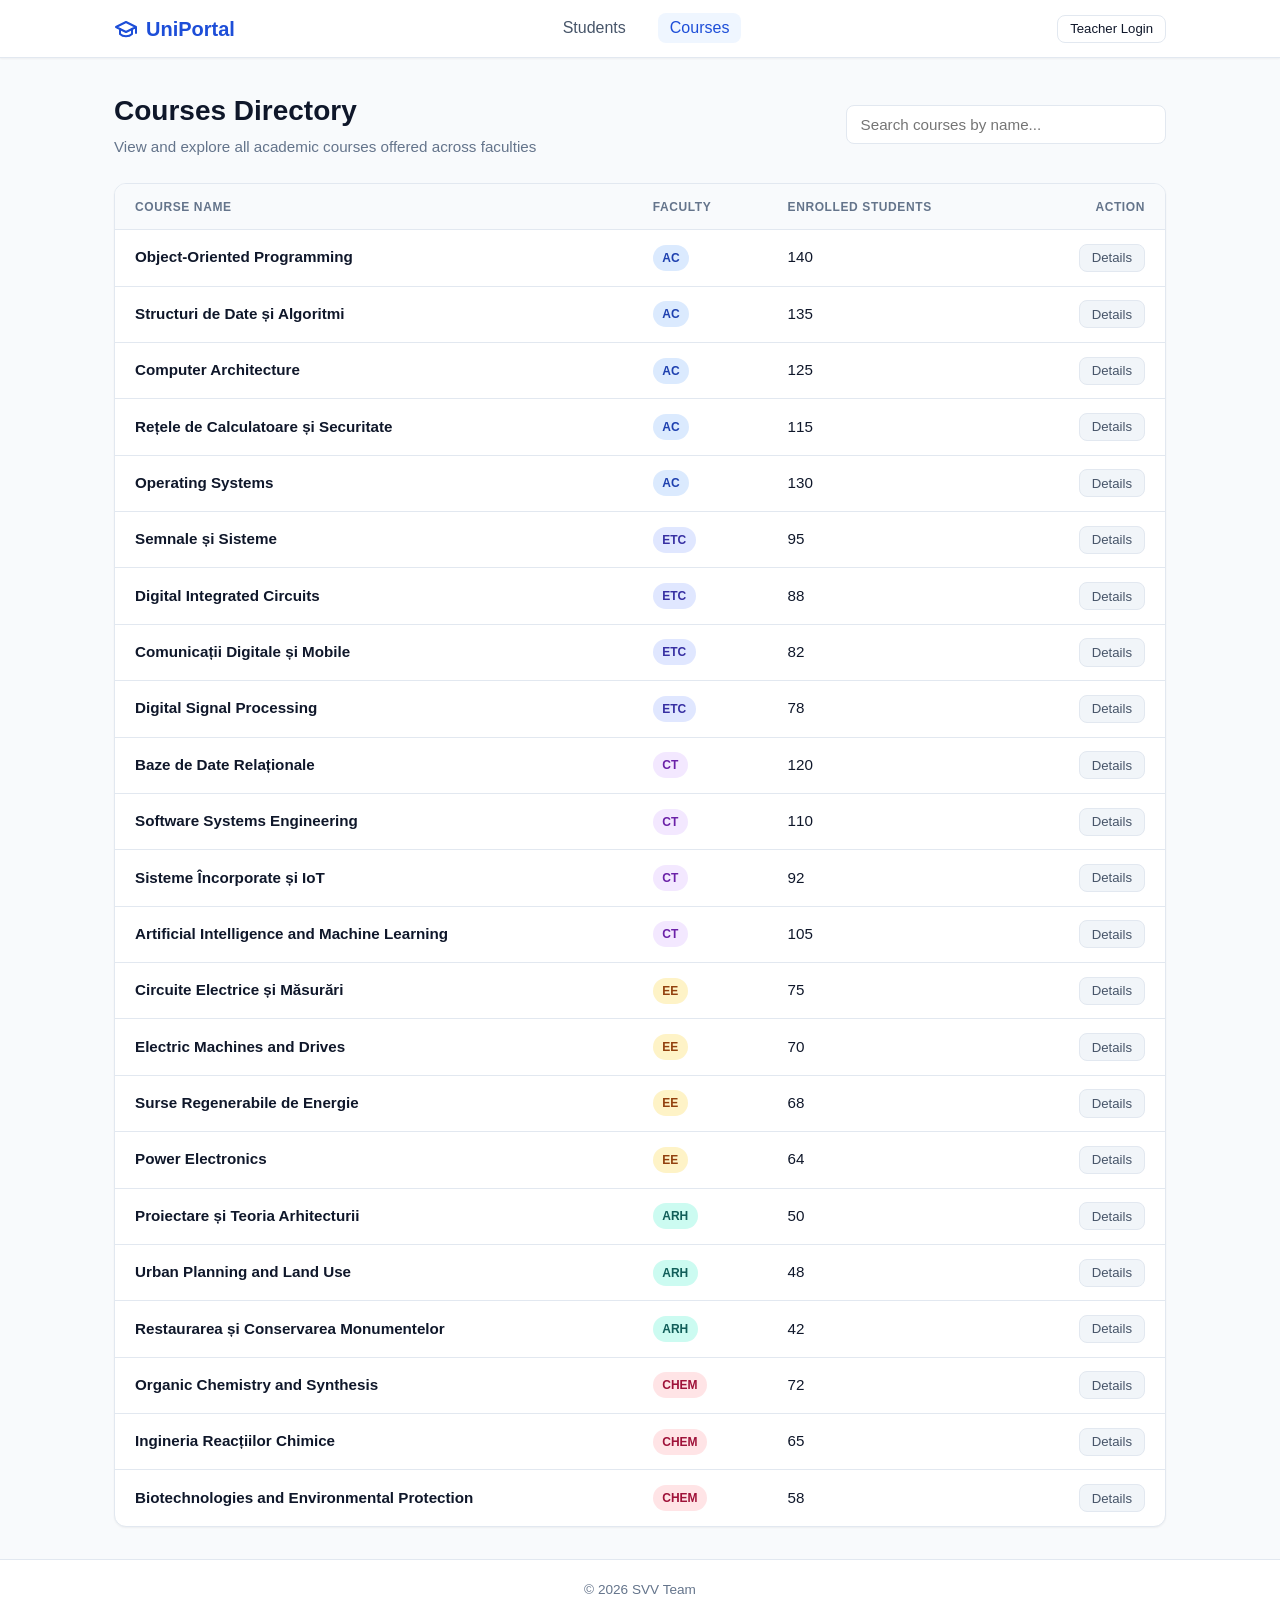
==== courses.html @ 00cfd672 "Initial website structure" ====
<!DOCTYPE html>
<html lang="en">
<head>
  <meta charset="UTF-8">
  <meta name="viewport" content="width=device-width, initial-scale=1.0">
  <title>Courses - Student Management</title>
  <link rel="stylesheet" href="css/style.css">
</head>
<body>
  <!-- Header / Navigation -->
  <header class="navbar">
    <div class="nav-container">
      <a href="index.html" class="nav-brand">
        <svg width="24" height="24" viewBox="0 0 24 24" fill="none" stroke="currentColor" stroke-width="2" stroke-linecap="round" stroke-linejoin="round">
          <path d="M22 10v6M2 10l10-5 10 5-10 5z"/>
          <path d="M6 12v5c3 3 9 3 12 0v-5"/>
        </svg>
        <span>UniPortal</span>
      </a>
      <ul class="nav-links">
        <li><a href="students.html">Students</a></li>
        <li><a href="courses.html" class="active">Courses</a></li>
      </ul>
      <div class="nav-auth">
        <button class="btn btn-outline btn-sm" onclick="openModal('loginModal')">Teacher Login</button>
      </div>
    </div>
  </header>

  <!-- Main Content -->
  <main class="main-container">
    <div class="page-header">
      <div>
        <h1 class="page-title">Courses Directory</h1>
        <p class="page-subtitle">View and explore all academic courses offered across faculties</p>
      </div>
      <div class="search-wrapper">
        <input type="text" id="courseSearch" class="search-input" placeholder="Search courses by name..." autocomplete="off">
      </div>
    </div>

    <div class="card">
      <div class="table-responsive">
        <table class="data-table" id="coursesTable">
          <thead>
            <tr>
              <th>Course Name</th>
              <th>Faculty</th>
              <th>Enrolled Students</th>
              <th style="text-align: right;">Action</th>
            </tr>
          </thead>
          <tbody id="coursesTableBody">
            <tr data-course='{"name": "Object-Oriented Programming", "faculty": "AC", "students": 140, "year": 2, "semester": "Semestrul 1", "credits": 6, "instructor": "Prof. Dr. Mihai Mocanu"}'>
              <td><strong>Object-Oriented Programming</strong></td>
              <td><span class="badge badge-ac">AC</span></td>
              <td>140</td>
              <td style="text-align: right;">
                <button class="btn btn-secondary btn-sm" onclick="showCourseDetails(this)">Details</button>
              </td>
            </tr>
            <tr data-course='{"name": "Structuri de Date și Algoritmi", "faculty": "AC", "students": 135, "year": 1, "semester": "Semestrul 2", "credits": 6, "instructor": "Conf. Dr. Radu Marinescu"}'>
              <td><strong>Structuri de Date și Algoritmi</strong></td>
              <td><span class="badge badge-ac">AC</span></td>
              <td>135</td>
              <td style="text-align: right;">
                <button class="btn btn-secondary btn-sm" onclick="showCourseDetails(this)">Details</button>
              </td>
            </tr>
            <tr data-course='{"name": "Computer Architecture", "faculty": "AC", "students": 125, "year": 2, "semester": "Semestrul 2", "credits": 5, "instructor": "Prof. Dr. Mircea Vladuțiu"}'>
              <td><strong>Computer Architecture</strong></td>
              <td><span class="badge badge-ac">AC</span></td>
              <td>125</td>
              <td style="text-align: right;">
                <button class="btn btn-secondary btn-sm" onclick="showCourseDetails(this)">Details</button>
              </td>
            </tr>
            <tr data-course='{"name": "Rețele de Calculatoare și Securitate", "faculty": "AC", "students": 115, "year": 3, "semester": "Semestrul 1", "credits": 5, "instructor": "Conf. Dr. Bogdan Groza"}'>
              <td><strong>Rețele de Calculatoare și Securitate</strong></td>
              <td><span class="badge badge-ac">AC</span></td>
              <td>115</td>
              <td style="text-align: right;">
                <button class="btn btn-secondary btn-sm" onclick="showCourseDetails(this)">Details</button>
              </td>
            </tr>
            <tr data-course='{"name": "Operating Systems", "faculty": "AC", "students": 130, "year": 2, "semester": "Semestrul 1", "credits": 5, "instructor": "Prof. Dr. Dan Pescariu"}'>
              <td><strong>Operating Systems</strong></td>
              <td><span class="badge badge-ac">AC</span></td>
              <td>130</td>
              <td style="text-align: right;">
                <button class="btn btn-secondary btn-sm" onclick="showCourseDetails(this)">Details</button>
              </td>
            </tr>
            <tr data-course='{"name": "Semnale și Sisteme", "faculty": "ETC", "students": 95, "year": 2, "semester": "Semestrul 2", "credits": 5, "instructor": "Prof. Dr. Florin Alexa"}'>
              <td><strong>Semnale și Sisteme</strong></td>
              <td><span class="badge badge-etc">ETC</span></td>
              <td>95</td>
              <td style="text-align: right;">
                <button class="btn btn-secondary btn-sm" onclick="showCourseDetails(this)">Details</button>
              </td>
            </tr>
            <tr data-course='{"name": "Digital Integrated Circuits", "faculty": "ETC", "students": 88, "year": 3, "semester": "Semestrul 1", "credits": 6, "instructor": "Conf. Dr. Aurel Gontean"}'>
              <td><strong>Digital Integrated Circuits</strong></td>
              <td><span class="badge badge-etc">ETC</span></td>
              <td>88</td>
              <td style="text-align: right;">
                <button class="btn btn-secondary btn-sm" onclick="showCourseDetails(this)">Details</button>
              </td>
            </tr>
            <tr data-course='{"name": "Comunicații Digitale și Mobile", "faculty": "ETC", "students": 82, "year": 3, "semester": "Semestrul 2", "credits": 5, "instructor": "Prof. Dr. Alexandru Isar"}'>
              <td><strong>Comunicații Digitale și Mobile</strong></td>
              <td><span class="badge badge-etc">ETC</span></td>
              <td>82</td>
              <td style="text-align: right;">
                <button class="btn btn-secondary btn-sm" onclick="showCourseDetails(this)">Details</button>
              </td>
            </tr>
            <tr data-course='{"name": "Digital Signal Processing", "faculty": "ETC", "students": 78, "year": 3, "semester": "Semestrul 1", "credits": 5, "instructor": "Prof. Dr. Corina Naforniță"}'>
              <td><strong>Digital Signal Processing</strong></td>
              <td><span class="badge badge-etc">ETC</span></td>
              <td>78</td>
              <td style="text-align: right;">
                <button class="btn btn-secondary btn-sm" onclick="showCourseDetails(this)">Details</button>
              </td>
            </tr>
            <tr data-course='{"name": "Baze de Date Relaționale", "faculty": "CT", "students": 120, "year": 2, "semester": "Semestrul 2", "credits": 6, "instructor": "Conf. Dr. Marius Crisan"}'>
              <td><strong>Baze de Date Relaționale</strong></td>
              <td><span class="badge badge-ct">CT</span></td>
              <td>120</td>
              <td style="text-align: right;">
                <button class="btn btn-secondary btn-sm" onclick="showCourseDetails(this)">Details</button>
              </td>
            </tr>
            <tr data-course='{"name": "Software Systems Engineering", "faculty": "CT", "students": 110, "year": 3, "semester": "Semestrul 1", "credits": 6, "instructor": "Prof. Dr. Doru Todinca"}'>
              <td><strong>Software Systems Engineering</strong></td>
              <td><span class="badge badge-ct">CT</span></td>
              <td>110</td>
              <td style="text-align: right;">
                <button class="btn btn-secondary btn-sm" onclick="showCourseDetails(this)">Details</button>
              </td>
            </tr>
            <tr data-course='{"name": "Sisteme Încorporate și IoT", "faculty": "CT", "students": 92, "year": 3, "semester": "Semestrul 2", "credits": 5, "instructor": "Conf. Dr. Răzvan Bogdan"}'>
              <td><strong>Sisteme Încorporate și IoT</strong></td>
              <td><span class="badge badge-ct">CT</span></td>
              <td>92</td>
              <td style="text-align: right;">
                <button class="btn btn-secondary btn-sm" onclick="showCourseDetails(this)">Details</button>
              </td>
            </tr>
            <tr data-course='{"name": "Artificial Intelligence and Machine Learning", "faculty": "CT", "students": 105, "year": 4, "semester": "Semestrul 1", "credits": 6, "instructor": "Prof. Dr. Cătălin Căleanu"}'>
              <td><strong>Artificial Intelligence and Machine Learning</strong></td>
              <td><span class="badge badge-ct">CT</span></td>
              <td>105</td>
              <td style="text-align: right;">
                <button class="btn btn-secondary btn-sm" onclick="showCourseDetails(this)">Details</button>
              </td>
            </tr>
            <tr data-course='{"name": "Circuite Electrice și Măsurări", "faculty": "EE", "students": 75, "year": 1, "semester": "Semestrul 2", "credits": 5, "instructor": "Prof. Dr. Dumitru Toader"}'>
              <td><strong>Circuite Electrice și Măsurări</strong></td>
              <td><span class="badge badge-ee">EE</span></td>
              <td>75</td>
              <td style="text-align: right;">
                <button class="btn btn-secondary btn-sm" onclick="showCourseDetails(this)">Details</button>
              </td>
            </tr>
            <tr data-course='{"name": "Electric Machines and Drives", "faculty": "EE", "students": 70, "year": 2, "semester": "Semestrul 1", "credits": 6, "instructor": "Prof. Dr. Sorin Deaconu"}'>
              <td><strong>Electric Machines and Drives</strong></td>
              <td><span class="badge badge-ee">EE</span></td>
              <td>70</td>
              <td style="text-align: right;">
                <button class="btn btn-secondary btn-sm" onclick="showCourseDetails(this)">Details</button>
              </td>
            </tr>
            <tr data-course='{"name": "Surse Regenerabile de Energie", "faculty": "EE", "students": 68, "year": 3, "semester": "Semestrul 2", "credits": 5, "instructor": "Conf. Dr. Flaviu Frigura"}'>
              <td><strong>Surse Regenerabile de Energie</strong></td>
              <td><span class="badge badge-ee">EE</span></td>
              <td>68</td>
              <td style="text-align: right;">
                <button class="btn btn-secondary btn-sm" onclick="showCourseDetails(this)">Details</button>
              </td>
            </tr>
            <tr data-course='{"name": "Power Electronics", "faculty": "EE", "students": 64, "year": 3, "semester": "Semestrul 1", "credits": 5, "instructor": "Prof. Dr. Nicolae Muntean"}'>
              <td><strong>Power Electronics</strong></td>
              <td><span class="badge badge-ee">EE</span></td>
              <td>64</td>
              <td style="text-align: right;">
                <button class="btn btn-secondary btn-sm" onclick="showCourseDetails(this)">Details</button>
              </td>
            </tr>
            <tr data-course='{"name": "Proiectare și Teoria Arhitecturii", "faculty": "ARH", "students": 50, "year": 1, "semester": "Semestrul 1", "credits": 7, "instructor": "Prof. Dr. Vlad Gaivoronschi"}'>
              <td><strong>Proiectare și Teoria Arhitecturii</strong></td>
              <td><span class="badge badge-arh">ARH</span></td>
              <td>50</td>
              <td style="text-align: right;">
                <button class="btn btn-secondary btn-sm" onclick="showCourseDetails(this)">Details</button>
              </td>
            </tr>
            <tr data-course='{"name": "Urban Planning and Land Use", "faculty": "ARH", "students": 48, "year": 3, "semester": "Semestrul 1", "credits": 6, "instructor": "Conf. Dr. Radu Radoslav"}'>
              <td><strong>Urban Planning and Land Use</strong></td>
              <td><span class="badge badge-arh">ARH</span></td>
              <td>48</td>
              <td style="text-align: right;">
                <button class="btn btn-secondary btn-sm" onclick="showCourseDetails(this)">Details</button>
              </td>
            </tr>
            <tr data-course='{"name": "Restaurarea și Conservarea Monumentelor", "faculty": "ARH", "students": 42, "year": 4, "semester": "Semestrul 2", "credits": 6, "instructor": "Prof. Dr. Teodor Gheorghiu"}'>
              <td><strong>Restaurarea și Conservarea Monumentelor</strong></td>
              <td><span class="badge badge-arh">ARH</span></td>
              <td>42</td>
              <td style="text-align: right;">
                <button class="btn btn-secondary btn-sm" onclick="showCourseDetails(this)">Details</button>
              </td>
            </tr>
            <tr data-course='{"name": "Organic Chemistry and Synthesis", "faculty": "CHEM", "students": 72, "year": 2, "semester": "Semestrul 1", "credits": 6, "instructor": "Prof. Dr. Vasile Pode"}'>
              <td><strong>Organic Chemistry and Synthesis</strong></td>
              <td><span class="badge badge-chem">CHEM</span></td>
              <td>72</td>
              <td style="text-align: right;">
                <button class="btn btn-secondary btn-sm" onclick="showCourseDetails(this)">Details</button>
              </td>
            </tr>
            <tr data-course='{"name": "Ingineria Reacțiilor Chimice", "faculty": "CHEM", "students": 65, "year": 3, "semester": "Semestrul 1", "credits": 5, "instructor": "Conf. Dr. Cornelia Păcurariu"}'>
              <td><strong>Ingineria Reacțiilor Chimice</strong></td>
              <td><span class="badge badge-chem">CHEM</span></td>
              <td>65</td>
              <td style="text-align: right;">
                <button class="btn btn-secondary btn-sm" onclick="showCourseDetails(this)">Details</button>
              </td>
            </tr>
            <tr data-course='{"name": "Biotechnologies and Environmental Protection", "faculty": "CHEM", "students": 58, "year": 3, "semester": "Semestrul 2", "credits": 5, "instructor": "Prof. Dr. Rodica Pode"}'>
              <td><strong>Biotechnologies and Environmental Protection</strong></td>
              <td><span class="badge badge-chem">CHEM</span></td>
              <td>58</td>
              <td style="text-align: right;">
                <button class="btn btn-secondary btn-sm" onclick="showCourseDetails(this)">Details</button>
              </td>
            </tr>
          </tbody>
        </table>
      </div>
    </div>
  </main>

  <!-- Course Details Modal -->
  <div class="modal-backdrop" id="courseDetailsModal">
    <div class="modal">
      <div class="modal-header">
        <h3 class="modal-title" id="modalCourseName">Course Details</h3>
        <button type="button" class="modal-close" onclick="closeModal('courseDetailsModal')">&times;</button>
      </div>
      <div class="modal-body">
        <div class="details-list">
          <div class="detail-item full-width">
            <div class="detail-label">Course Title</div>
            <div class="detail-value" id="detailCourseTitle">-</div>
          </div>
          <div class="detail-item">
            <div class="detail-label">Faculty</div>
            <div class="detail-value" id="detailCourseFaculty">-</div>
          </div>
          <div class="detail-item">
            <div class="detail-label">Academic Year</div>
            <div class="detail-value" id="detailAcademicYear">-</div>
          </div>
          <div class="detail-item">
            <div class="detail-label">Semester</div>
            <div class="detail-value" id="detailSemester">-</div>
          </div>
          <div class="detail-item">
            <div class="detail-label">Credits</div>
            <div class="detail-value" id="detailCredits">-</div>
          </div>
          <div class="detail-item full-width">
            <div class="detail-label">Lead Instructor</div>
            <div class="detail-value" id="detailInstructor">-</div>
          </div>
        </div>
      </div>
      <div class="modal-footer">
        <button type="button" class="btn btn-secondary" onclick="closeModal('courseDetailsModal')">Close</button>
      </div>
    </div>
  </div>

  <!-- Login Modal -->
  <div class="modal-backdrop" id="loginModal">
    <div class="modal">
      <div class="modal-header">
        <h3 class="modal-title">Teacher Login</h3>
        <button type="button" class="modal-close" onclick="closeModal('loginModal')">&times;</button>
      </div>
      <form onsubmit="handleLogin(event)">
        <div class="modal-body">
          <div id="loginError" class="error-message"></div>
          <div class="form-group">
            <label class="form-label" for="loginUsername">Username</label>
            <input type="text" id="loginUsername" class="form-control" placeholder="e.g. 'teacher'" required>
          </div>
          <div class="form-group">
            <label class="form-label" for="loginPassword">Password</label>
            <input type="password" id="loginPassword" class="form-control" placeholder="e.g. 'password'" required>
          </div>
        </div>
        <div class="modal-footer">
          <button type="button" class="btn btn-secondary" onclick="closeModal('loginModal')">Cancel</button>
          <button type="submit" class="btn btn-primary">Sign In</button>
        </div>
      </form>
    </div>
  </div>

  <footer>
    <p>&copy; 2026 SVV Team</p>
  </footer>

  <script src="js/app.js"></script>
  <script>
    document.addEventListener('DOMContentLoaded', function() {
      initTableSearch('courseSearch', 'coursesTableBody', 0);
    });

    function showCourseDetails(button) {
      const row = button.closest('tr');
      const dataStr = row.getAttribute('data-course');
      if (!dataStr) return;
      const data = JSON.parse(dataStr);

      document.getElementById('modalCourseName').textContent = data.name;
      document.getElementById('detailCourseTitle').textContent = data.name;
      document.getElementById('detailCourseFaculty').textContent = data.faculty;
      document.getElementById('detailAcademicYear').textContent = 'Anul ' + data.year;
      document.getElementById('detailSemester').textContent = data.semester;
      document.getElementById('detailCredits').textContent = data.credits + ' ECTS';
      document.getElementById('detailInstructor').textContent = data.instructor;

      openModal('courseDetailsModal');
    }
  </script>
</body>
</html>
---- css/style.css ----
:root {
  --primary: #1d4ed8;
  --primary-hover: #1e40af;
  --primary-light: #eff6ff;
  --secondary: #475569;
  --success: #16a34a;
  --success-bg: #dcfce7;
  --danger: #dc2626;
  --danger-bg: #fee2e2;
  --bg-color: #f8fafc;
  --card-bg: #ffffff;
  --text-main: #0f172a;
  --text-muted: #64748b;
  --border: #e2e8f0;
  --border-focus: #93c5fd;
  --shadow-sm: 0 1px 2px 0 rgb(0 0 0 / 0.05);
  --shadow-md: 0 4px 6px -1px rgb(0 0 0 / 0.1), 0 2px 4px -2px rgb(0 0 0 / 0.1);
  --shadow-lg: 0 10px 15px -3px rgb(0 0 0 / 0.1), 0 4px 6px -4px rgb(0 0 0 / 0.1);
  --radius: 8px;
  --radius-lg: 12px;
  --font-family: -apple-system, BlinkMacSystemFont, "Segoe UI", Roboto, "Helvetica Neue", Arial, sans-serif;
}

* {
  box-sizing: border-box;
  margin: 0;
  padding: 0;
}

body {
  font-family: var(--font-family);
  background-color: var(--bg-color);
  color: var(--text-main);
  line-height: 1.5;
  min-height: 100vh;
  display: flex;
  flex-direction: column;
}

/* Navbar */
.navbar {
  background-color: #ffffff;
  border-bottom: 1px solid var(--border);
  position: sticky;
  top: 0;
  z-index: 40;
  box-shadow: var(--shadow-sm);
}

.nav-container {
  max-width: 1100px;
  margin: 0 auto;
  padding: 0.85rem 1.5rem;
  display: flex;
  align-items: center;
  justify-content: space-between;
}

.nav-brand {
  display: flex;
  align-items: center;
  gap: 0.5rem;
  font-weight: 700;
  font-size: 1.25rem;
  color: var(--primary);
  text-decoration: none;
}

.nav-links {
  display: flex;
  align-items: center;
  gap: 1.25rem;
  list-style: none;
}

.nav-links a {
  text-decoration: none;
  color: var(--secondary);
  font-weight: 500;
  padding: 0.4rem 0.75rem;
  border-radius: var(--radius);
  transition: all 0.15s ease;
}

.nav-links a:hover,
.nav-links a.active {
  color: var(--primary);
  background-color: var(--primary-light);
}

.nav-auth {
  display: flex;
  align-items: center;
  gap: 0.75rem;
}

/* Container */
.main-container {
  max-width: 1100px;
  margin: 2rem auto;
  padding: 0 1.5rem;
  flex: 1;
  width: 100%;
}

/* Page Header & Actions */
.page-header {
  display: flex;
  justify-content: space-between;
  align-items: center;
  margin-bottom: 1.5rem;
  flex-wrap: wrap;
  gap: 1rem;
}

.page-title {
  font-size: 1.75rem;
  font-weight: 700;
  color: var(--text-main);
}

.page-subtitle {
  color: var(--text-muted);
  font-size: 0.95rem;
  margin-top: 0.25rem;
}

/* Search Bar */
.search-wrapper {
  position: relative;
  width: 100%;
  max-width: 320px;
}

.search-input {
  width: 100%;
  padding: 0.6rem 0.85rem;
  border: 1px solid var(--border);
  border-radius: var(--radius);
  font-size: 0.95rem;
  outline: none;
  background-color: #ffffff;
  transition: border-color 0.15s ease, box-shadow 0.15s ease;
}

.search-input:focus {
  border-color: var(--primary);
  box-shadow: 0 0 0 3px rgba(37, 99, 235, 0.15);
}

/* Card & Table */
.card {
  background: var(--card-bg);
  border: 1px solid var(--border);
  border-radius: var(--radius-lg);
  box-shadow: var(--shadow-sm);
  overflow: hidden;
}

.table-responsive {
  width: 100%;
  overflow-x: auto;
}

.data-table {
  width: 100%;
  border-collapse: collapse;
  text-align: left;
  font-size: 0.95rem;
}

.data-table th,
.data-table td {
  padding: 0.85rem 1.25rem;
  border-bottom: 1px solid var(--border);
}

.data-table th {
  background-color: #f8fafc;
  color: var(--text-muted);
  font-weight: 600;
  text-transform: uppercase;
  font-size: 0.75rem;
  letter-spacing: 0.05em;
}

.data-table tbody tr:hover {
  background-color: #f8fafc;
}

.data-table tbody tr:last-child td {
  border-bottom: none;
}

.empty-state {
  text-align: center;
  padding: 3rem 1.5rem;
  color: var(--text-muted);
}

/* Badges */
.badge {
  display: inline-block;
  padding: 0.25rem 0.6rem;
  font-size: 0.75rem;
  font-weight: 600;
  border-radius: 9999px;
  text-align: center;
}

.badge-ac { background-color: #dbeafe; color: #1e40af; }
.badge-etc { background-color: #e0e7ff; color: #3730a3; }
.badge-ct { background-color: #f3e8ff; color: #6b21a8; }
.badge-ee { background-color: #fef3c7; color: #92400e; }
.badge-arh { background-color: #ccfbf1; color: #115e59; }
.badge-chem { background-color: #ffe4e6; color: #9f1239; }

/* Buttons */
.btn {
  display: inline-flex;
  align-items: center;
  justify-content: center;
  font-weight: 500;
  font-size: 0.9rem;
  padding: 0.5rem 1rem;
  border-radius: var(--radius);
  border: 1px solid transparent;
  cursor: pointer;
  transition: all 0.15s ease;
  text-decoration: none;
  font-family: inherit;
}

.btn-sm {
  padding: 0.35rem 0.75rem;
  font-size: 0.825rem;
}

.btn-primary {
  background-color: var(--primary);
  color: #ffffff;
}

.btn-primary:hover {
  background-color: var(--primary-hover);
}

.btn-secondary {
  background-color: #f1f5f9;
  color: var(--secondary);
  border-color: var(--border);
}

.btn-secondary:hover {
  background-color: #e2e8f0;
}

.btn-outline {
  background-color: transparent;
  border-color: var(--border);
  color: var(--text-main);
}

.btn-outline:hover {
  background-color: #f8fafc;
  border-color: #cbd5e1;
}

/* Modals */
.modal-backdrop {
  position: fixed;
  top: 0;
  left: 0;
  width: 100vw;
  height: 100vh;
  background-color: rgba(15, 23, 42, 0.5);
  backdrop-filter: blur(2px);
  display: flex;
  align-items: center;
  justify-content: center;
  z-index: 50;
  opacity: 0;
  visibility: hidden;
  transition: opacity 0.2s ease, visibility 0.2s ease;
  padding: 1rem;
}

.modal-backdrop.open {
  opacity: 1;
  visibility: visible;
}

.modal {
  background: var(--card-bg);
  border-radius: var(--radius-lg);
  width: 100%;
  max-width: 520px;
  box-shadow: var(--shadow-lg);
  overflow: hidden;
  transform: scale(0.95);
  transition: transform 0.2s ease;
}

.modal-backdrop.open .modal {
  transform: scale(1);
}

.modal-header {
  padding: 1.25rem 1.5rem;
  border-bottom: 1px solid var(--border);
  display: flex;
  justify-content: space-between;
  align-items: center;
}

.modal-title {
  font-size: 1.15rem;
  font-weight: 700;
  color: var(--text-main);
}

.modal-close {
  background: transparent;
  border: none;
  font-size: 1.5rem;
  line-height: 1;
  color: var(--text-muted);
  cursor: pointer;
  padding: 0.25rem;
}

.modal-close:hover {
  color: var(--text-main);
}

.modal-body {
  padding: 1.5rem;
}

.modal-footer {
  padding: 1rem 1.5rem;
  background-color: #f8fafc;
  border-top: 1px solid var(--border);
  display: flex;
  justify-content: flex-end;
  gap: 0.75rem;
}

/* Form Styles */
.form-group {
  margin-bottom: 1.15rem;
}

.form-label {
  display: block;
  font-size: 0.875rem;
  font-weight: 600;
  margin-bottom: 0.4rem;
  color: var(--text-main);
}

.form-control {
  width: 100%;
  padding: 0.6rem 0.85rem;
  font-size: 0.95rem;
  border: 1px solid var(--border);
  border-radius: var(--radius);
  background-color: #ffffff;
  outline: none;
  font-family: inherit;
  transition: border-color 0.15s ease;
}

.form-control:focus {
  border-color: var(--primary);
  box-shadow: 0 0 0 3px rgba(37, 99, 235, 0.15);
}

.form-row {
  display: flex;
  gap: 1rem;
}

.form-row .form-group {
  flex: 1;
}

.error-message {
  display: none;
  padding: 0.75rem 1rem;
  margin-bottom: 1rem;
  background-color: var(--danger-bg);
  border: 1px solid #fca5a5;
  color: var(--danger);
  border-radius: var(--radius);
  font-size: 0.875rem;
}

.error-message.show {
  display: block;
}

.success-banner {
  display: none;
  padding: 0.85rem 1.25rem;
  margin-bottom: 1.5rem;
  background-color: var(--success-bg);
  border: 1px solid #86efac;
  color: #15803d;
  border-radius: var(--radius);
  font-size: 0.95rem;
  font-weight: 500;
}

.success-banner.show {
  display: flex;
  align-items: center;
  justify-content: space-between;
}

/* Detail list in modal */
.details-list {
  display: grid;
  grid-template-columns: 1fr 1fr;
  gap: 1rem;
}

.detail-item {
  background-color: #f8fafc;
  padding: 0.85rem;
  border-radius: var(--radius);
  border: 1px solid var(--border);
}

.detail-item.full-width {
  grid-column: 1 / -1;
}

.detail-label {
  font-size: 0.75rem;
  text-transform: uppercase;
  color: var(--text-muted);
  font-weight: 600;
  margin-bottom: 0.25rem;
}

.detail-value {
  font-size: 1rem;
  font-weight: 600;
  color: var(--text-main);
}

/* Multi-step indicator */
.step-indicator {
  display: flex;
  justify-content: space-between;
  margin-bottom: 1.5rem;
  position: relative;
}

.step-indicator::before {
  content: '';
  position: absolute;
  top: 15px;
  left: 20px;
  right: 20px;
  height: 2px;
  background-color: var(--border);
  z-index: 1;
}

.step-item {
  position: relative;
  z-index: 2;
  text-align: center;
  flex: 1;
}

.step-circle {
  width: 32px;
  height: 32px;
  border-radius: 50%;
  background-color: #ffffff;
  border: 2px solid var(--border);
  display: inline-flex;
  align-items: center;
  justify-content: center;
  font-weight: 600;
  font-size: 0.85rem;
  color: var(--text-muted);
  margin-bottom: 0.35rem;
}

.step-item.active .step-circle {
  border-color: var(--primary);
  background-color: var(--primary);
  color: #ffffff;
}

.step-item.completed .step-circle {
  border-color: var(--success);
  background-color: var(--success);
  color: #ffffff;
}

.step-label {
  font-size: 0.75rem;
  color: var(--text-muted);
  font-weight: 500;
}

.step-item.active .step-label {
  color: var(--primary);
  font-weight: 700;
}

.step-content {
  display: none;
}

.step-content.active {
  display: block;
}

/* Footer */
footer {
  margin-top: auto;
  border-top: 1px solid var(--border);
  background-color: #ffffff;
  padding: 1.25rem 0;
  text-align: center;
  font-size: 0.85rem;
  color: var(--text-muted);
}
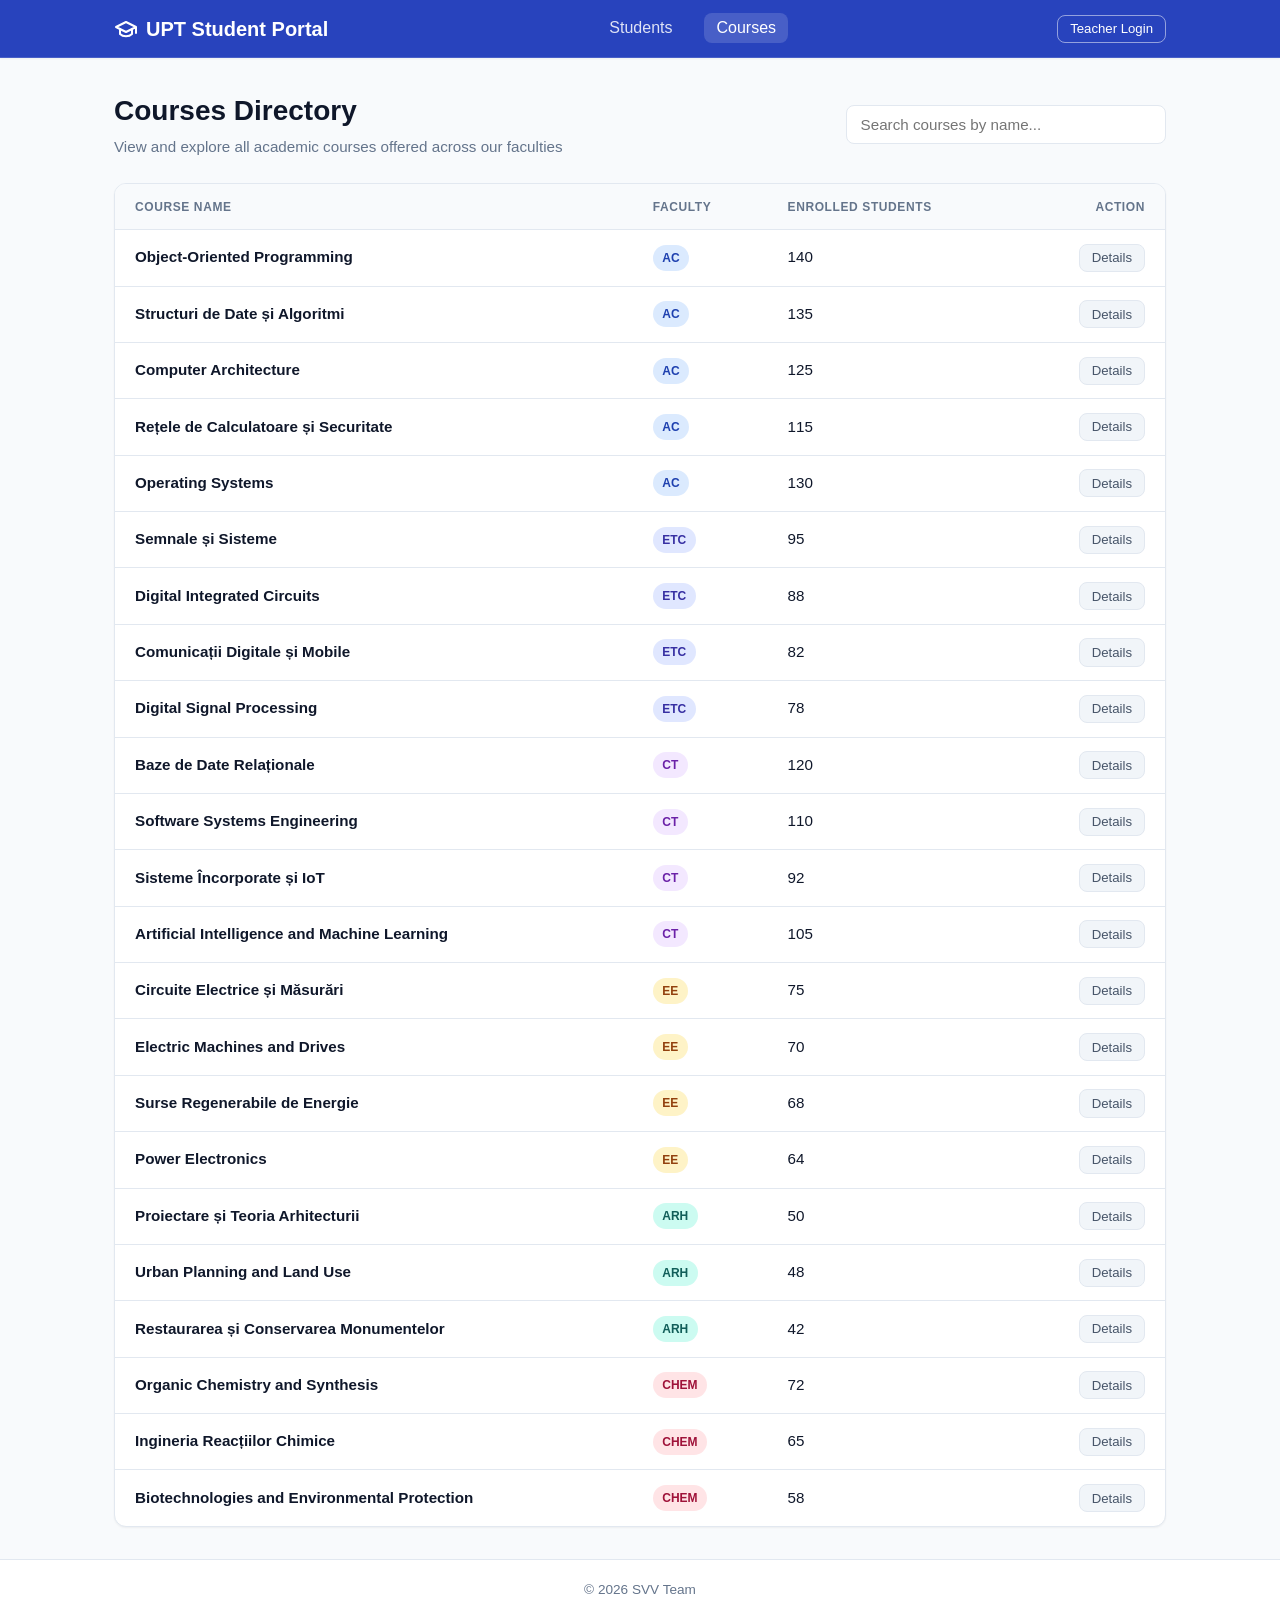
==== commit af00c498: "Redesign" ====
--- a/courses.html
+++ b/courses.html
@@ -15,10 +15,10 @@
           <path d="M22 10v6M2 10l10-5 10 5-10 5z"/>
           <path d="M6 12v5c3 3 9 3 12 0v-5"/>
         </svg>
-        <span>UniPortal</span>
+        <span>UPT Student Portal</span>
       </a>
       <ul class="nav-links">
-        <li><a href="students.html">Students</a></li>
+        <li><a href="index.html">Students</a></li>
         <li><a href="courses.html" class="active">Courses</a></li>
       </ul>
       <div class="nav-auth">
@@ -32,7 +32,7 @@
     <div class="page-header">
       <div>
         <h1 class="page-title">Courses Directory</h1>
-        <p class="page-subtitle">View and explore all academic courses offered across faculties</p>
+        <p class="page-subtitle">View and explore all academic courses offered across our faculties</p>
       </div>
       <div class="search-wrapper">
         <input type="text" id="courseSearch" class="search-input" placeholder="Search courses by name..." autocomplete="off">
--- a/css/style.css
+++ b/css/style.css
@@ -39,8 +39,8 @@
 
 /* Navbar */
 .navbar {
-  background-color: #ffffff;
-  border-bottom: 1px solid var(--border);
+  background-color: #2843bd;
+  border-bottom: 1px solid rgba(255, 255, 255, 0.15);
   position: sticky;
   top: 0;
   z-index: 40;
@@ -62,7 +62,7 @@
   gap: 0.5rem;
   font-weight: 700;
   font-size: 1.25rem;
-  color: var(--primary);
+  color: #ffffff;
   text-decoration: none;
 }
 
@@ -75,7 +75,7 @@
 
 .nav-links a {
   text-decoration: none;
-  color: var(--secondary);
+  color: rgba(255, 255, 255, 0.85);
   font-weight: 500;
   padding: 0.4rem 0.75rem;
   border-radius: var(--radius);
@@ -84,14 +84,32 @@
 
 .nav-links a:hover,
 .nav-links a.active {
-  color: var(--primary);
-  background-color: var(--primary-light);
+  color: #ffffff;
+  background-color: rgba(255, 255, 255, 0.15);
 }
 
 .nav-auth {
   display: flex;
   align-items: center;
   gap: 0.75rem;
+}
+
+.navbar .nav-auth span {
+  color: rgba(255, 255, 255, 0.8) !important;
+}
+
+.navbar .nav-auth strong {
+  color: #ffffff;
+}
+
+.navbar .btn-outline {
+  color: #ffffff;
+  border-color: rgba(255, 255, 255, 0.5);
+}
+
+.navbar .btn-outline:hover {
+  background-color: rgba(255, 255, 255, 0.15);
+  border-color: rgba(255, 255, 255, 0.8);
 }
 
 /* Container */
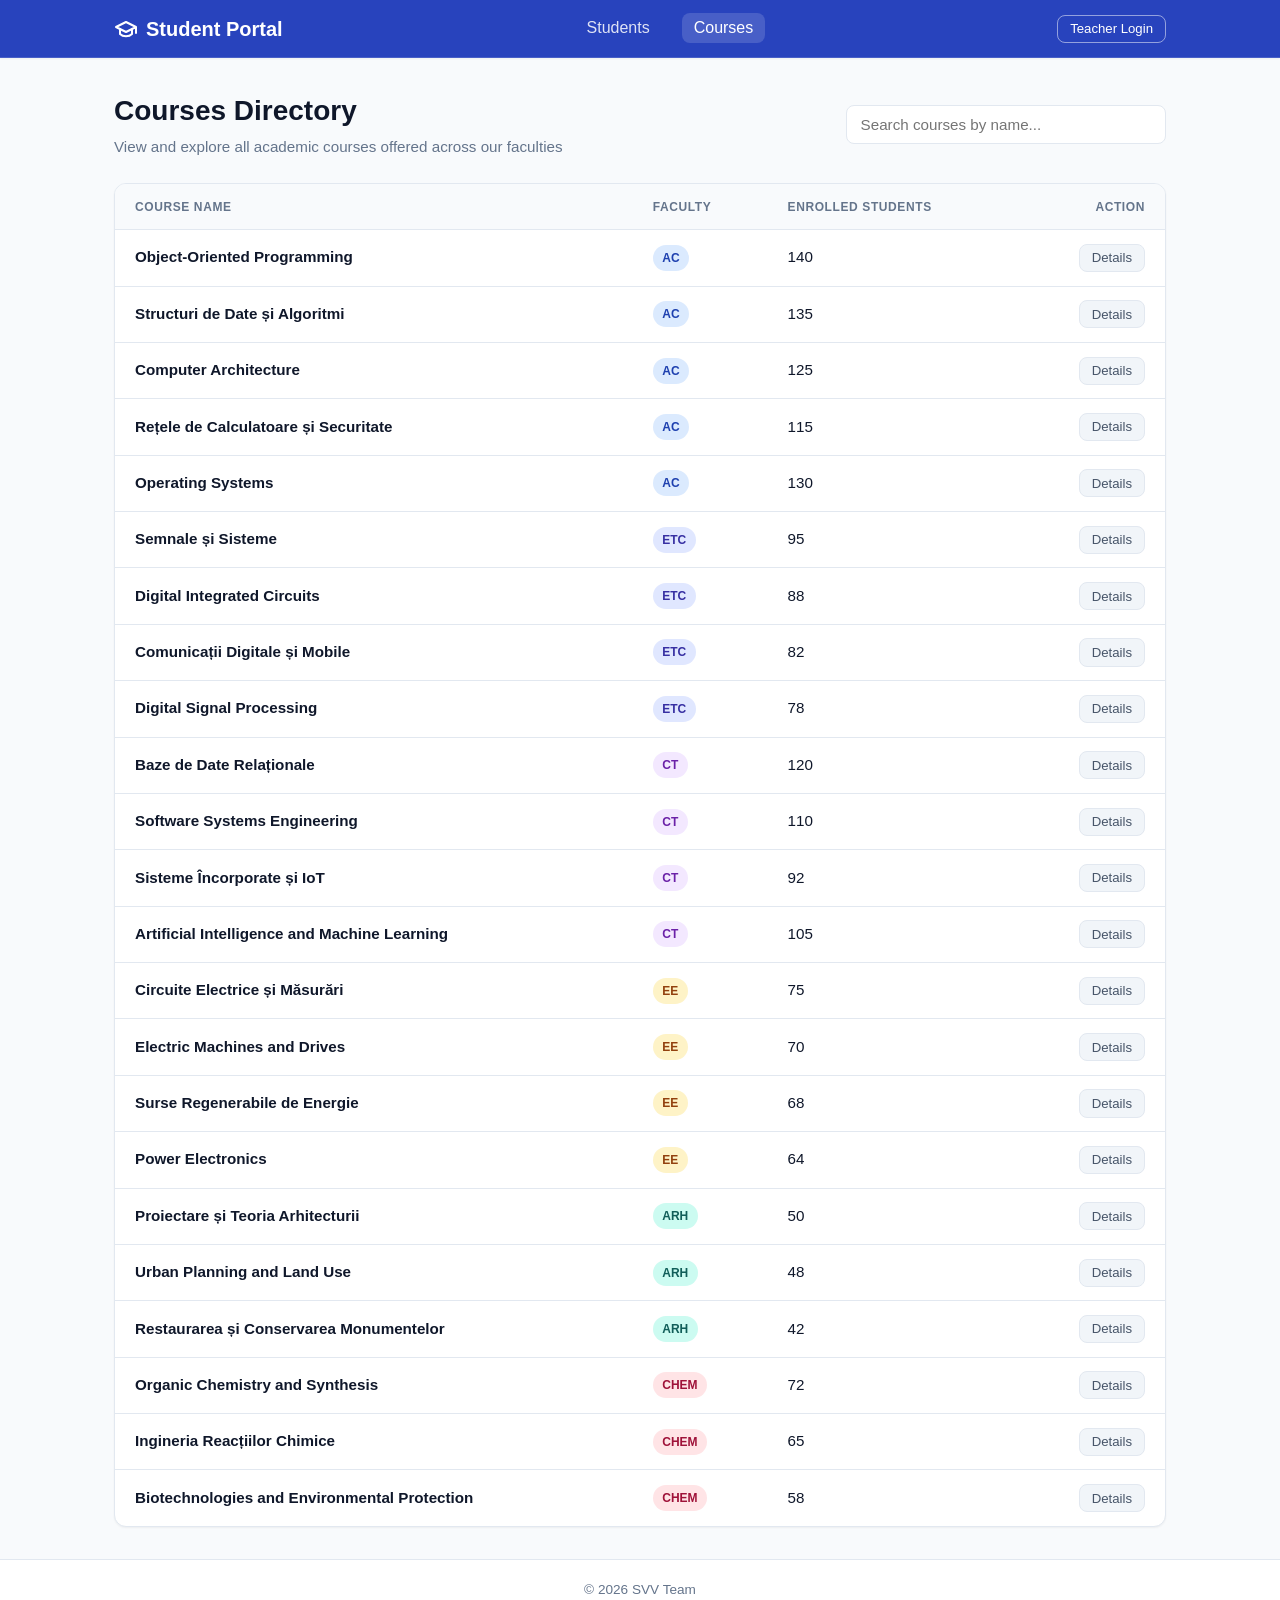
==== commit 1ef3e432: "Change title" ====
--- a/courses.html
+++ b/courses.html
@@ -15,7 +15,7 @@
           <path d="M22 10v6M2 10l10-5 10 5-10 5z"/>
           <path d="M6 12v5c3 3 9 3 12 0v-5"/>
         </svg>
-        <span>UPT Student Portal</span>
+        <span>Student Portal</span>
       </a>
       <ul class="nav-links">
         <li><a href="index.html">Students</a></li>
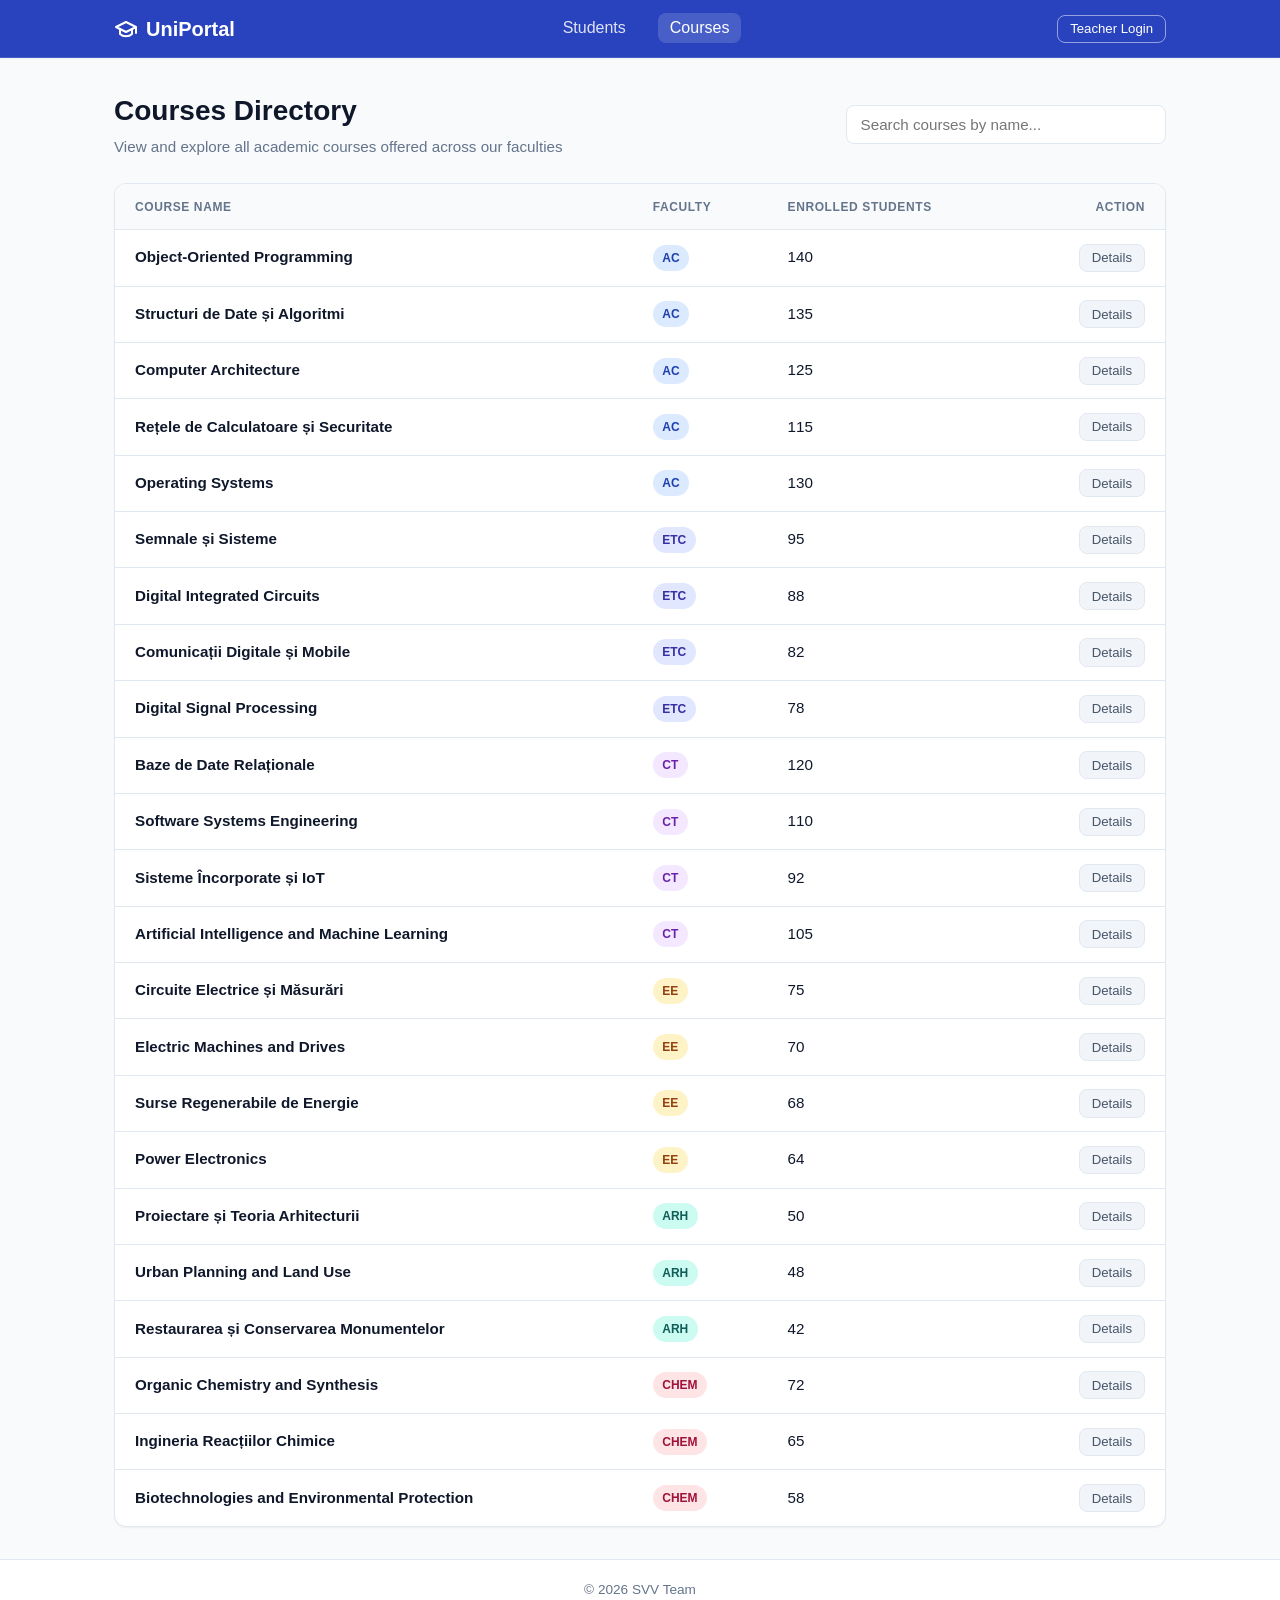
==== commit a19d7b5a: "change" ====
--- a/courses.html
+++ b/courses.html
@@ -15,7 +15,7 @@
           <path d="M22 10v6M2 10l10-5 10 5-10 5z"/>
           <path d="M6 12v5c3 3 9 3 12 0v-5"/>
         </svg>
-        <span>Student Portal</span>
+        <span>UniPortal</span>
       </a>
       <ul class="nav-links">
         <li><a href="index.html">Students</a></li>
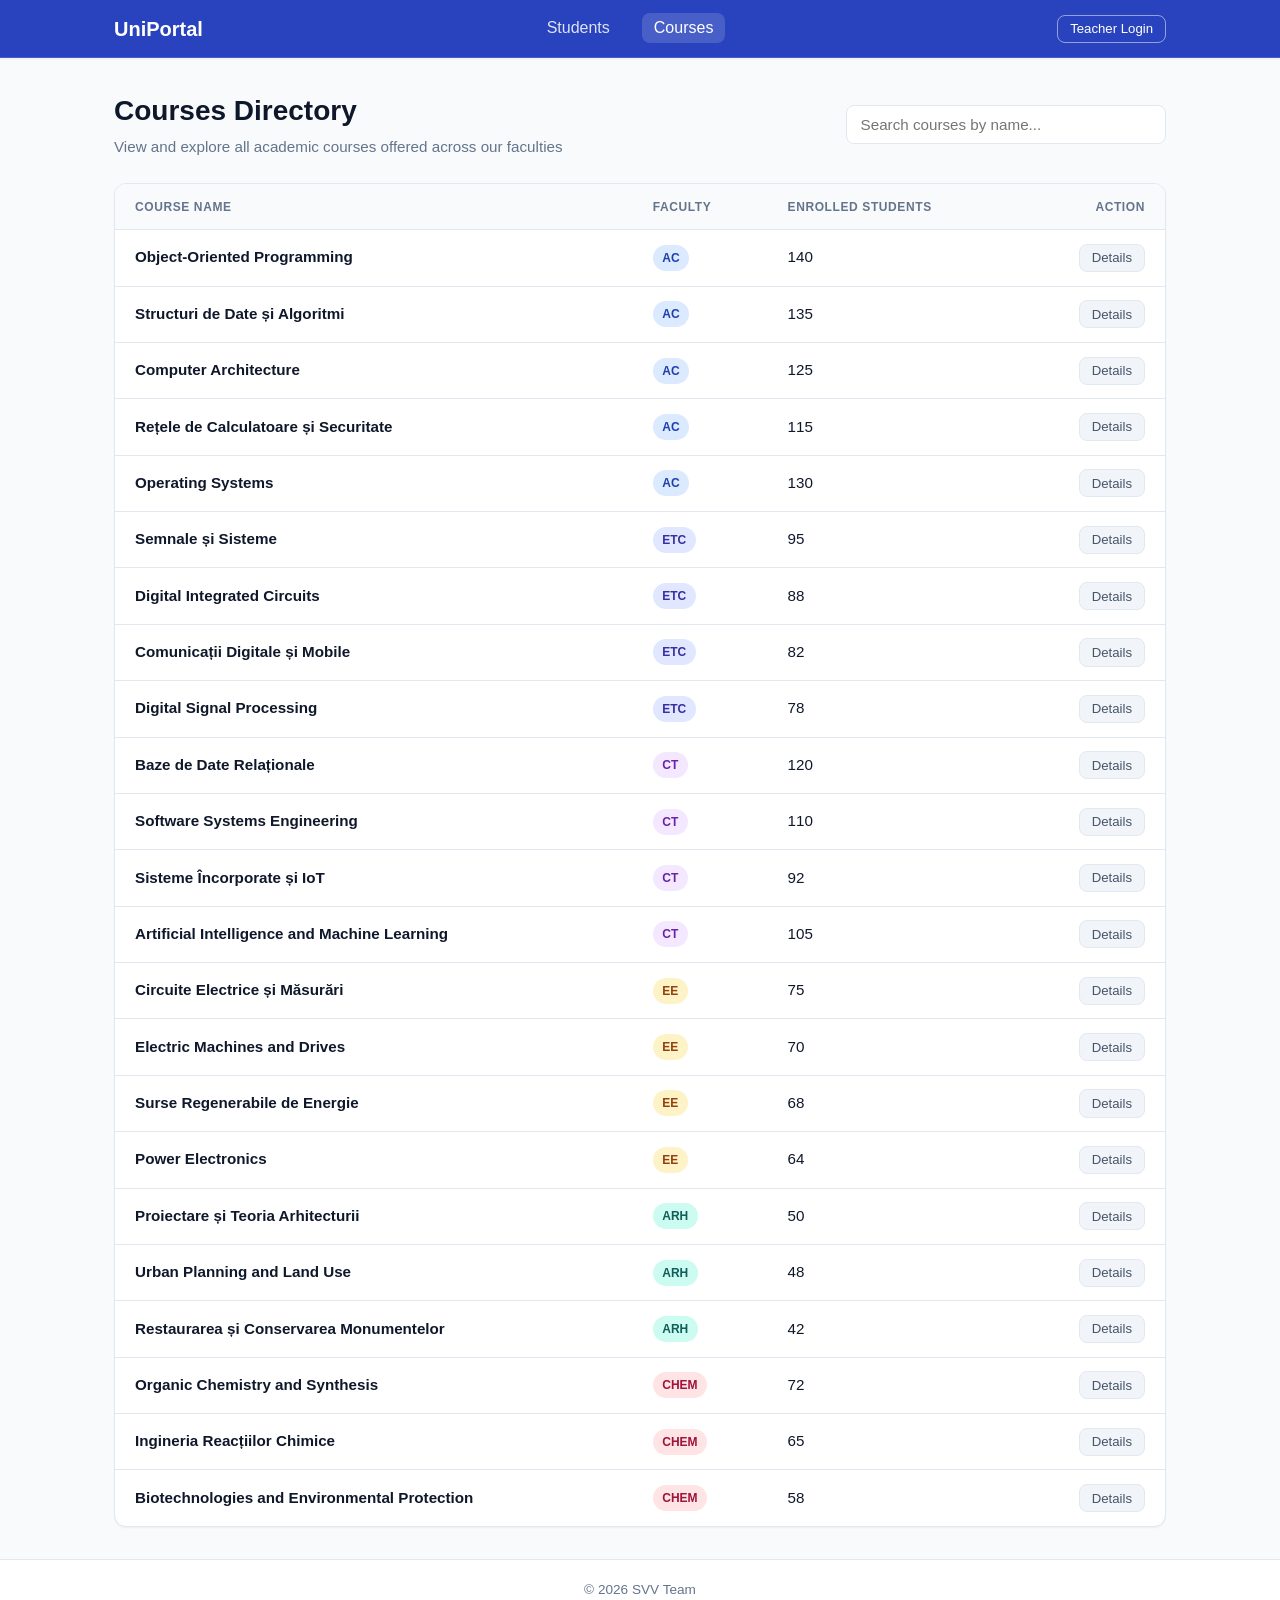
==== commit d94612ec: "removed svg" ====
--- a/courses.html
+++ b/courses.html
@@ -11,10 +11,6 @@
   <header class="navbar">
     <div class="nav-container">
       <a href="index.html" class="nav-brand">
-        <svg width="24" height="24" viewBox="0 0 24 24" fill="none" stroke="currentColor" stroke-width="2" stroke-linecap="round" stroke-linejoin="round">
-          <path d="M22 10v6M2 10l10-5 10 5-10 5z"/>
-          <path d="M6 12v5c3 3 9 3 12 0v-5"/>
-        </svg>
         <span>UniPortal</span>
       </a>
       <ul class="nav-links">
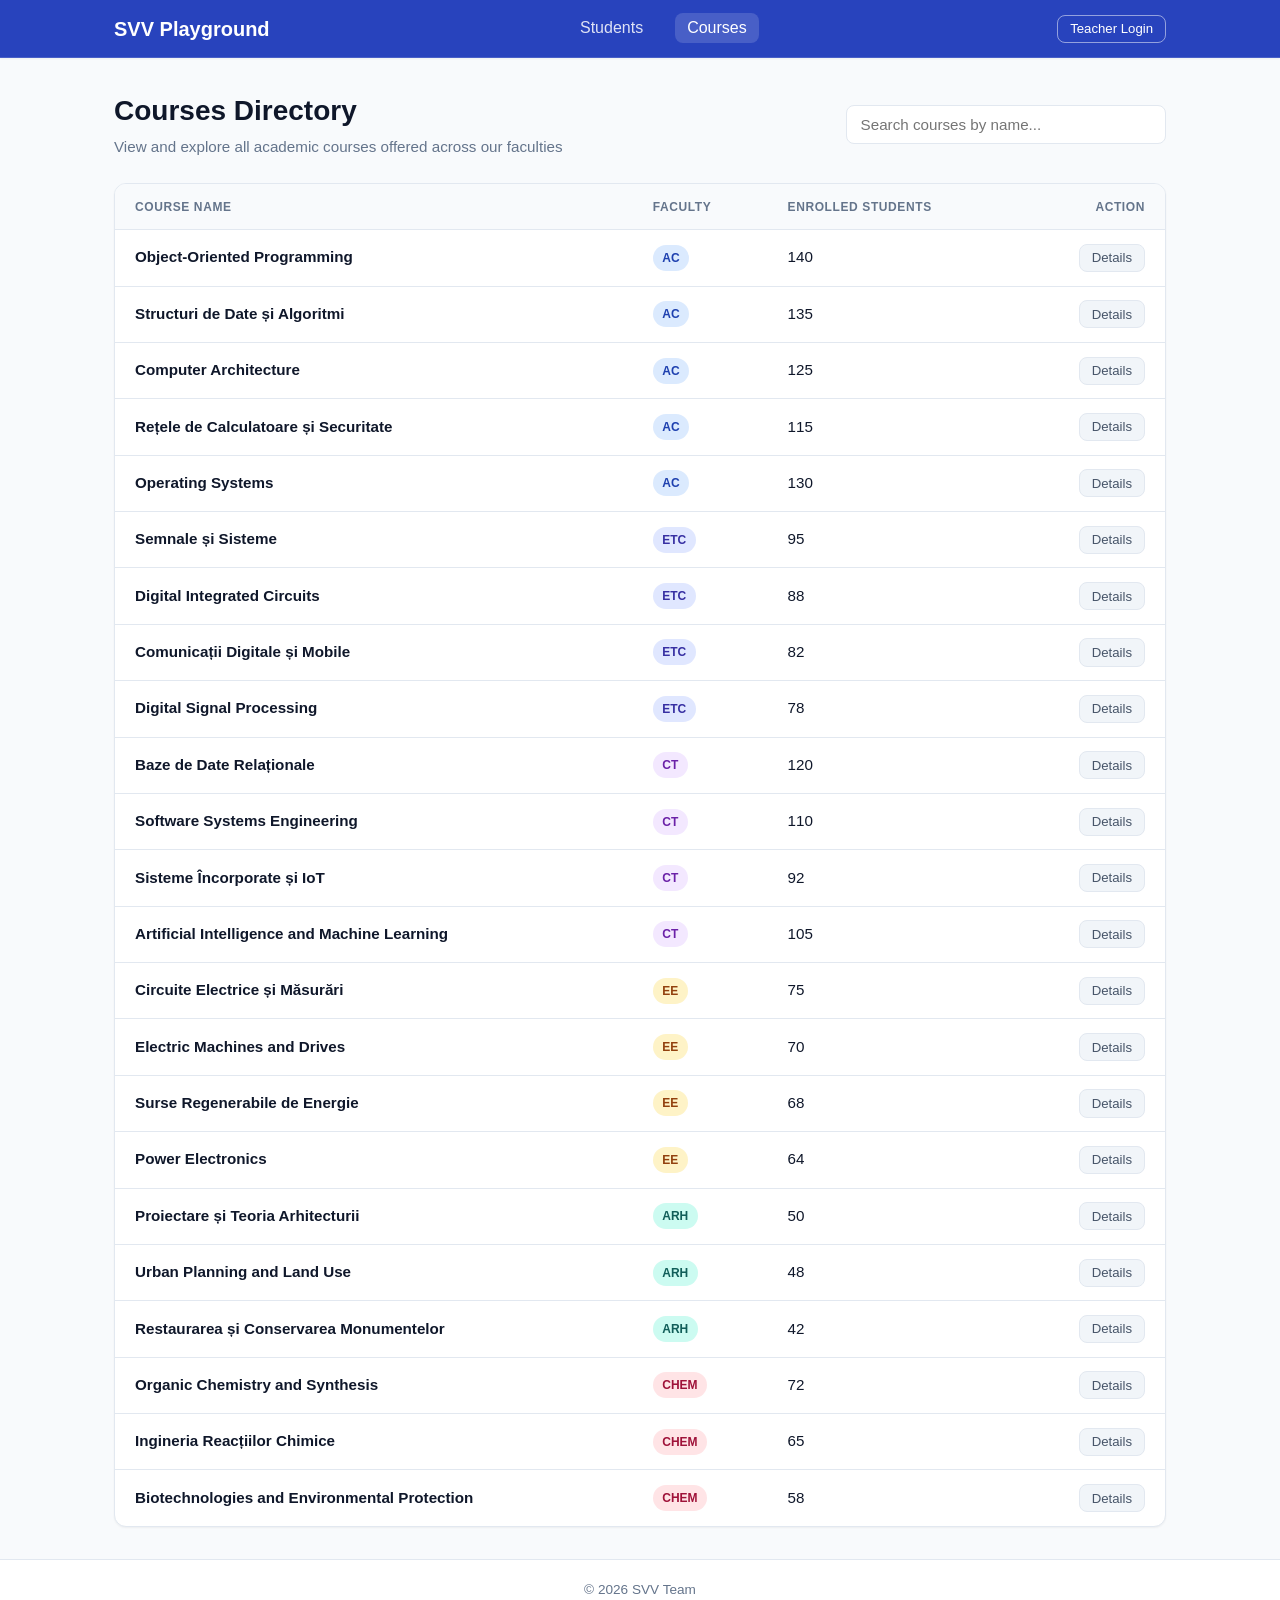
==== commit 13a9d823: "title change" ====
--- a/courses.html
+++ b/courses.html
@@ -11,7 +11,7 @@
   <header class="navbar">
     <div class="nav-container">
       <a href="index.html" class="nav-brand">
-        <span>UniPortal</span>
+        <span>SVV Playground</span>
       </a>
       <ul class="nav-links">
         <li><a href="index.html">Students</a></li>
--- a/css/style.css
+++ b/css/style.css
@@ -284,6 +284,17 @@
   border-color: #cbd5e1;
 }
 
+.btn-danger {
+  background-color: var(--danger-bg);
+  color: var(--danger);
+  border-color: #fca5a5;
+}
+
+.btn-danger:hover {
+  background-color: #fecaca;
+  border-color: var(--danger);
+}
+
 /* Modals */
 .modal-backdrop {
   position: fixed;
@@ -436,6 +447,24 @@
   justify-content: space-between;
 }
 
+.danger-banner {
+  display: none;
+  padding: 0.85rem 1.25rem;
+  margin-bottom: 1.5rem;
+  background-color: var(--danger-bg);
+  border: 1px solid #ef8686;
+  color: #801515;
+  border-radius: var(--radius);
+  font-size: 0.95rem;
+  font-weight: 500;
+}
+
+.danger-banner.show {
+  display: flex;
+  align-items: center;
+  justify-content: space-between;
+}
+
 /* Detail list in modal */
 .details-list {
   display: grid;
